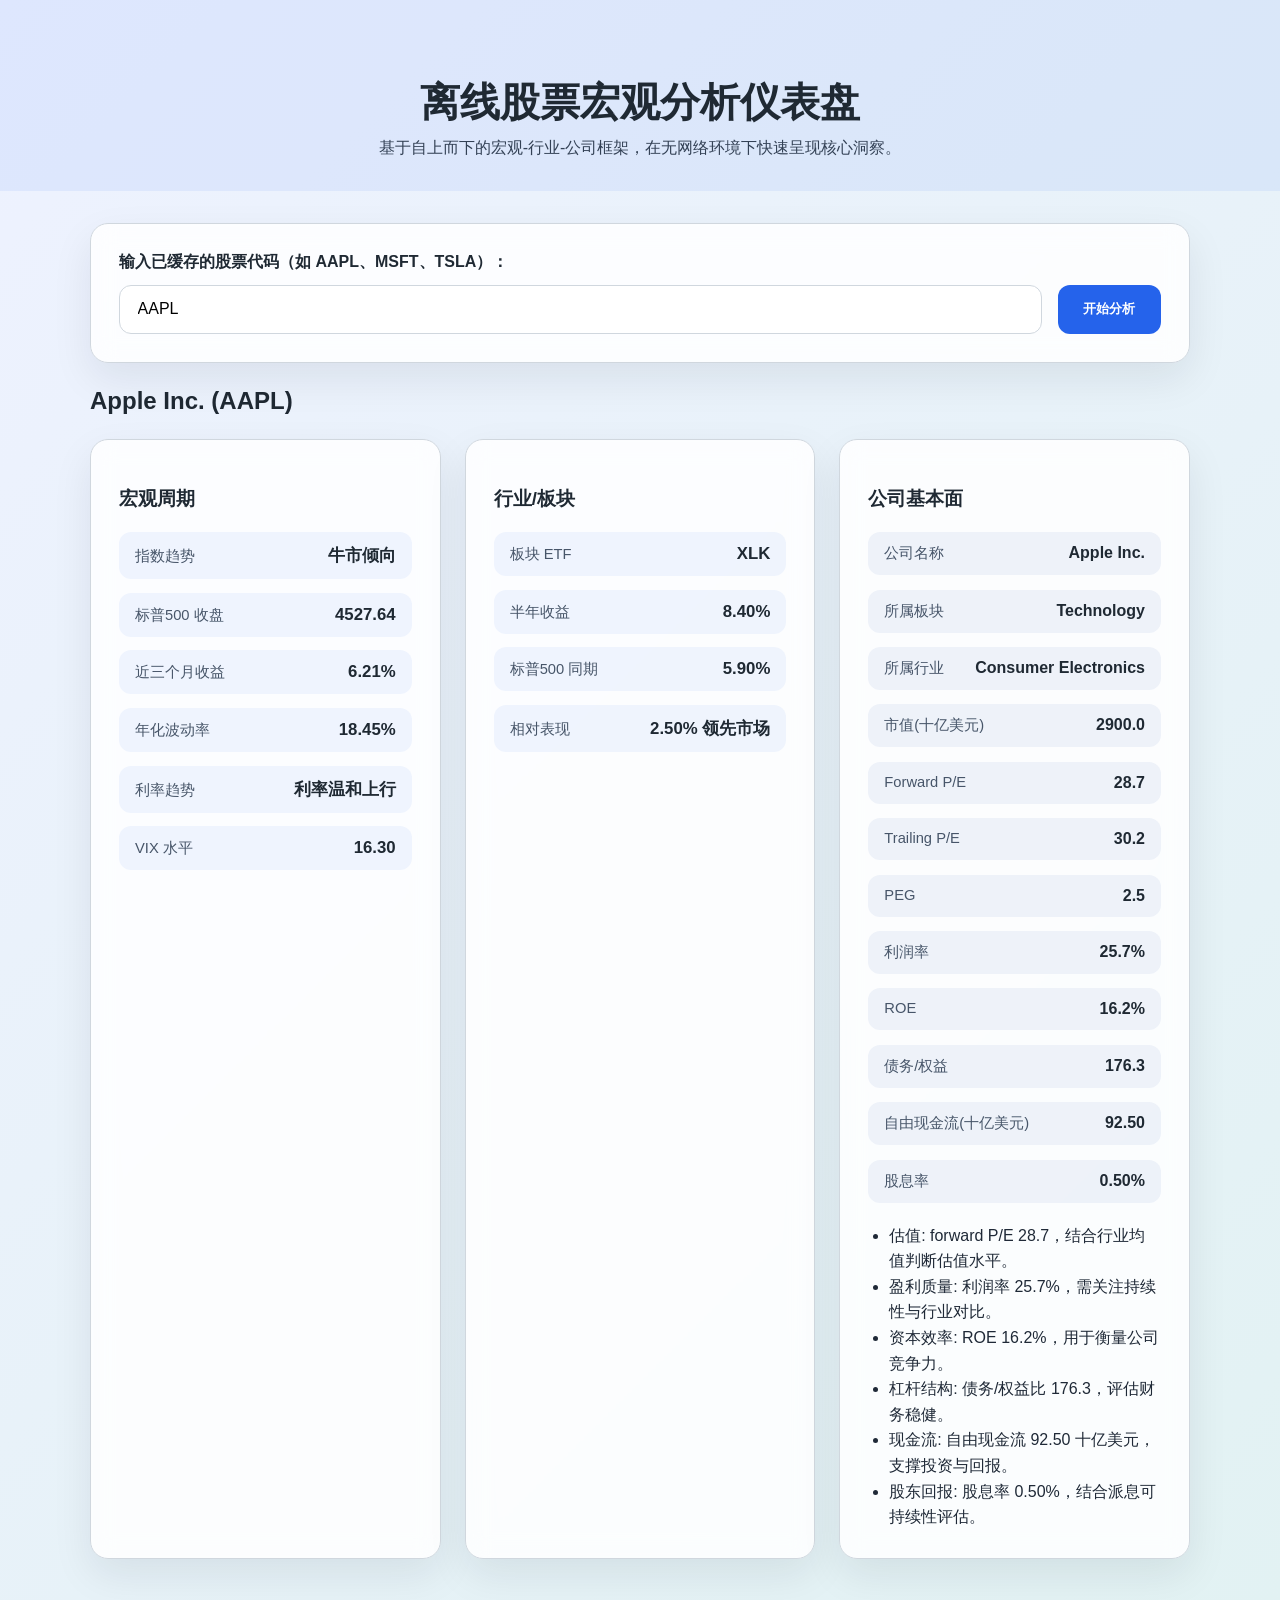
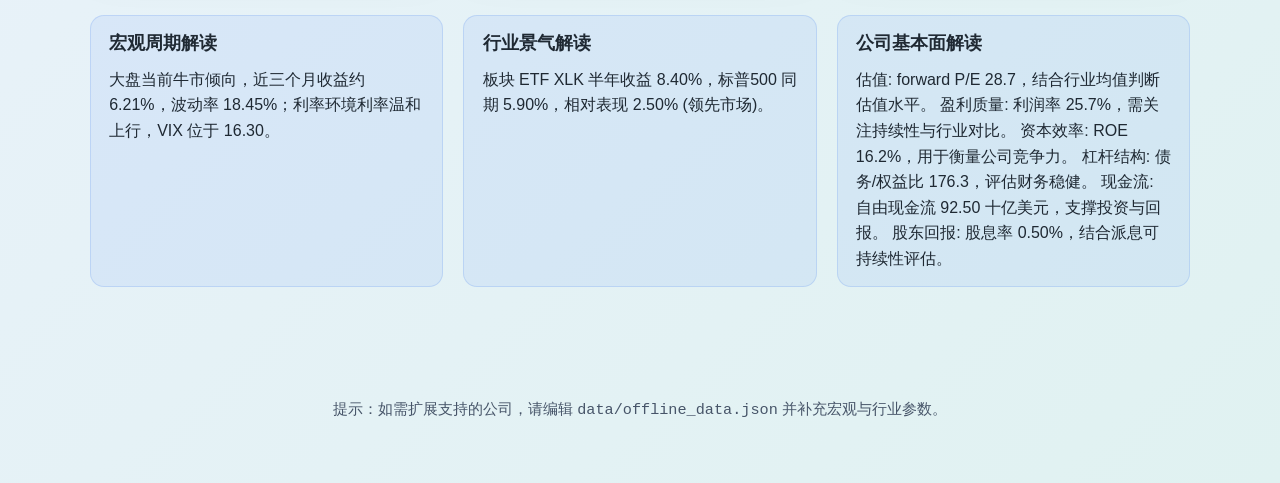
==== preview.html @ 2663e8dc "Add static preview page for offline dashboard" ====
<!DOCTYPE html>
<html lang="zh-CN">
<head>
    <meta charset="UTF-8">
    <meta name="viewport" content="width=device-width, initial-scale=1.0">
    <title>离线股票宏观分析仪表盘</title>
    <link rel="stylesheet" href="static/styles.css">
</head>
<body>
    <header class="hero">
        <h1>离线股票宏观分析仪表盘</h1>
        <p>基于自上而下的宏观-行业-公司框架，在无网络环境下快速呈现核心洞察。</p>
    </header>

    <main class="container">
        <section class="card">
            <form method="post" class="ticker-form" action="/">
                <label for="ticker">输入已缓存的股票代码（如 AAPL、MSFT、TSLA）：</label>
                <div class="form-row">
                    <input type="text" id="ticker" name="ticker" placeholder="请输入股票代码" value="AAPL">
                    <button type="submit">开始分析</button>
                </div>
            </form>
            
        </section>

        
    <section class="analysis">
      <header>
        <h2>Apple Inc. (AAPL)</h2>
      </header>
      <div class="grid">
        <div class="card">
          <h3>宏观周期</h3>
          <ul class="metric-list"><li><span>指数趋势</span><strong>牛市倾向</strong></li><li><span>标普500 收盘</span><strong>4527.64</strong></li><li><span>近三个月收益</span><strong>6.21%</strong></li><li><span>年化波动率</span><strong>18.45%</strong></li><li><span>利率趋势</span><strong>利率温和上行</strong></li><li><span>VIX 水平</span><strong>16.30</strong></li></ul>
        </div>
        <div class="card">
          <h3>行业/板块</h3>
          <ul class="metric-list"><li><span>板块 ETF</span><strong>XLK</strong></li><li><span>半年收益</span><strong>8.40%</strong></li><li><span>标普500 同期</span><strong>5.90%</strong></li><li><span>相对表现</span><strong>2.50% 领先市场</strong></li></ul>
        </div>
        <div class="card">
          <h3>公司基本面</h3>
          <div class="fundamental-grid"><li><span>公司名称</span><strong>Apple Inc.</strong></li><li><span>所属板块</span><strong>Technology</strong></li><li><span>所属行业</span><strong>Consumer Electronics</strong></li><li><span>市值(十亿美元)</span><strong>2900.0</strong></li><li><span>Forward P/E</span><strong>28.7</strong></li><li><span>Trailing P/E</span><strong>30.2</strong></li><li><span>PEG</span><strong>2.5</strong></li><li><span>利润率</span><strong>25.7%</strong></li><li><span>ROE</span><strong>16.2%</strong></li><li><span>债务/权益</span><strong>176.3</strong></li><li><span>自由现金流(十亿美元)</span><strong>92.50</strong></li><li><span>股息率</span><strong>0.50%</strong></li></div><div class="qualitative"><ul><li>估值: forward P/E 28.7，结合行业均值判断估值水平。</li><li>盈利质量: 利润率 25.7%，需关注持续性与行业对比。</li><li>资本效率: ROE 16.2%，用于衡量公司竞争力。</li><li>杠杆结构: 债务/权益比 176.3，评估财务稳健。</li><li>现金流: 自由现金流 92.50 十亿美元，支撑投资与回报。</li><li>股东回报: 股息率 0.50%，结合派息可持续性评估。</li></ul></div>
        </div>
      </div>
      <div class="commentary">
        <div class="commentary-card"><h3>宏观周期解读</h3><p>大盘当前牛市倾向，近三个月收益约 6.21%，波动率 18.45%；利率环境利率温和上行，VIX 位于 16.30。</p></div><div class="commentary-card"><h3>行业景气解读</h3><p>板块 ETF XLK 半年收益 8.40%，标普500 同期 5.90%，相对表现 2.50% (领先市场)。</p></div><div class="commentary-card"><h3>公司基本面解读</h3><p>估值: forward P/E 28.7，结合行业均值判断估值水平。 盈利质量: 利润率 25.7%，需关注持续性与行业对比。 资本效率: ROE 16.2%，用于衡量公司竞争力。 杠杆结构: 债务/权益比 176.3，评估财务稳健。 现金流: 自由现金流 92.50 十亿美元，支撑投资与回报。 股东回报: 股息率 0.50%，结合派息可持续性评估。</p></div>
      </div>
    </section>
    
    </main>

    <footer>
        <p>提示：如需扩展支持的公司，请编辑 <code>data/offline_data.json</code> 并补充宏观与行业参数。</p>
    </footer>
</body>
</html>
---- static/styles.css ----
:root {
    color-scheme: light dark;
    --bg: #f4f6fb;
    --card-bg: rgba(255, 255, 255, 0.85);
    --text: #1f2933;
    --accent: #2563eb;
    --border: #d0d7de;
    --shadow: 0 16px 40px rgba(15, 23, 42, 0.08);
    font-family: 'Segoe UI', 'PingFang SC', 'Microsoft YaHei', sans-serif;
}

body {
    margin: 0;
    background: linear-gradient(135deg, #eef2ff, #e0f2f1);
    color: var(--text);
}

.hero {
    text-align: center;
    padding: 3rem 1rem 2rem;
    background: rgba(37, 99, 235, 0.08);
}

.hero h1 {
    margin-bottom: 0.5rem;
    font-size: 2.5rem;
}

.hero p {
    color: #334155;
    max-width: 680px;
    margin: 0 auto;
}

.container {
    max-width: 1100px;
    margin: 0 auto;
    padding: 2rem 1rem 4rem;
}

.card {
    background: var(--card-bg);
    border: 1px solid var(--border);
    border-radius: 18px;
    padding: 1.75rem;
    box-shadow: var(--shadow);
    backdrop-filter: blur(12px);
    margin-bottom: 1.5rem;
}

.ticker-form label {
    font-weight: 600;
    display: block;
    margin-bottom: 0.75rem;
}

.form-row {
    display: flex;
    gap: 1rem;
    flex-wrap: wrap;
}

.form-row input {
    flex: 1 1 260px;
    padding: 0.9rem 1.1rem;
    border-radius: 12px;
    border: 1px solid var(--border);
    font-size: 1rem;
}

.form-row button {
    background: var(--accent);
    color: white;
    border: none;
    padding: 0.9rem 1.6rem;
    border-radius: 12px;
    font-weight: 600;
    cursor: pointer;
    transition: transform 0.2s ease, box-shadow 0.2s ease;
}

.form-row button:hover {
    transform: translateY(-1px);
    box-shadow: 0 10px 24px rgba(37, 99, 235, 0.2);
}

.alert {
    margin-top: 1rem;
    padding: 0.85rem 1rem;
    border-radius: 12px;
    font-weight: 500;
}

.alert-error {
    background: rgba(220, 38, 38, 0.1);
    color: #b91c1c;
    border: 1px solid rgba(220, 38, 38, 0.25);
}

.analysis header {
    margin-bottom: 1.5rem;
}

.grid {
    display: grid;
    grid-template-columns: repeat(auto-fit, minmax(280px, 1fr));
    gap: 1.5rem;
}

.metric-list {
    list-style: none;
    padding: 0;
    margin: 1.25rem 0 0;
    display: grid;
    gap: 0.85rem;
}

.metric-list li {
    display: flex;
    justify-content: space-between;
    align-items: baseline;
    background: rgba(37, 99, 235, 0.06);
    padding: 0.75rem 1rem;
    border-radius: 12px;
}

.metric-list span {
    color: #475569;
    font-size: 0.92rem;
}

.metric-list strong {
    font-size: 1.05rem;
}

.fundamental-grid {
    list-style: none;
    padding: 0;
    margin: 1.25rem 0 0;
    display: grid;
    gap: 0.9rem;
}

.fundamental-grid li {
    display: flex;
    justify-content: space-between;
    background: rgba(30, 64, 175, 0.06);
    padding: 0.75rem 1rem;
    border-radius: 12px;
}

.fundamental-grid span {
    color: #475569;
    font-size: 0.92rem;
}

.qualitative ul {
    list-style: disc;
    padding-left: 1.3rem;
    margin: 1.25rem 0 0;
    color: #1f2937;
    line-height: 1.6;
}

.commentary {
    display: grid;
    grid-template-columns: repeat(auto-fit, minmax(260px, 1fr));
    gap: 1.25rem;
    margin-top: 2rem;
}

.commentary-card {
    background: rgba(37, 99, 235, 0.08);
    border-radius: 14px;
    padding: 1rem 1.2rem;
    box-shadow: inset 0 0 0 1px rgba(37, 99, 235, 0.15);
}

.commentary-card h3 {
    margin-top: 0;
    margin-bottom: 0.75rem;
    font-size: 1.1rem;
}

.commentary-card p {
    margin: 0;
    line-height: 1.6;
}

footer {
    text-align: center;
    padding: 2rem 1rem 3rem;
    color: #475569;
    font-size: 0.95rem;
}

@media (max-width: 600px) {
    .hero h1 {
        font-size: 2rem;
    }

    .card {
        padding: 1.25rem;
    }

    .commentary {
        grid-template-columns: 1fr;
    }
}
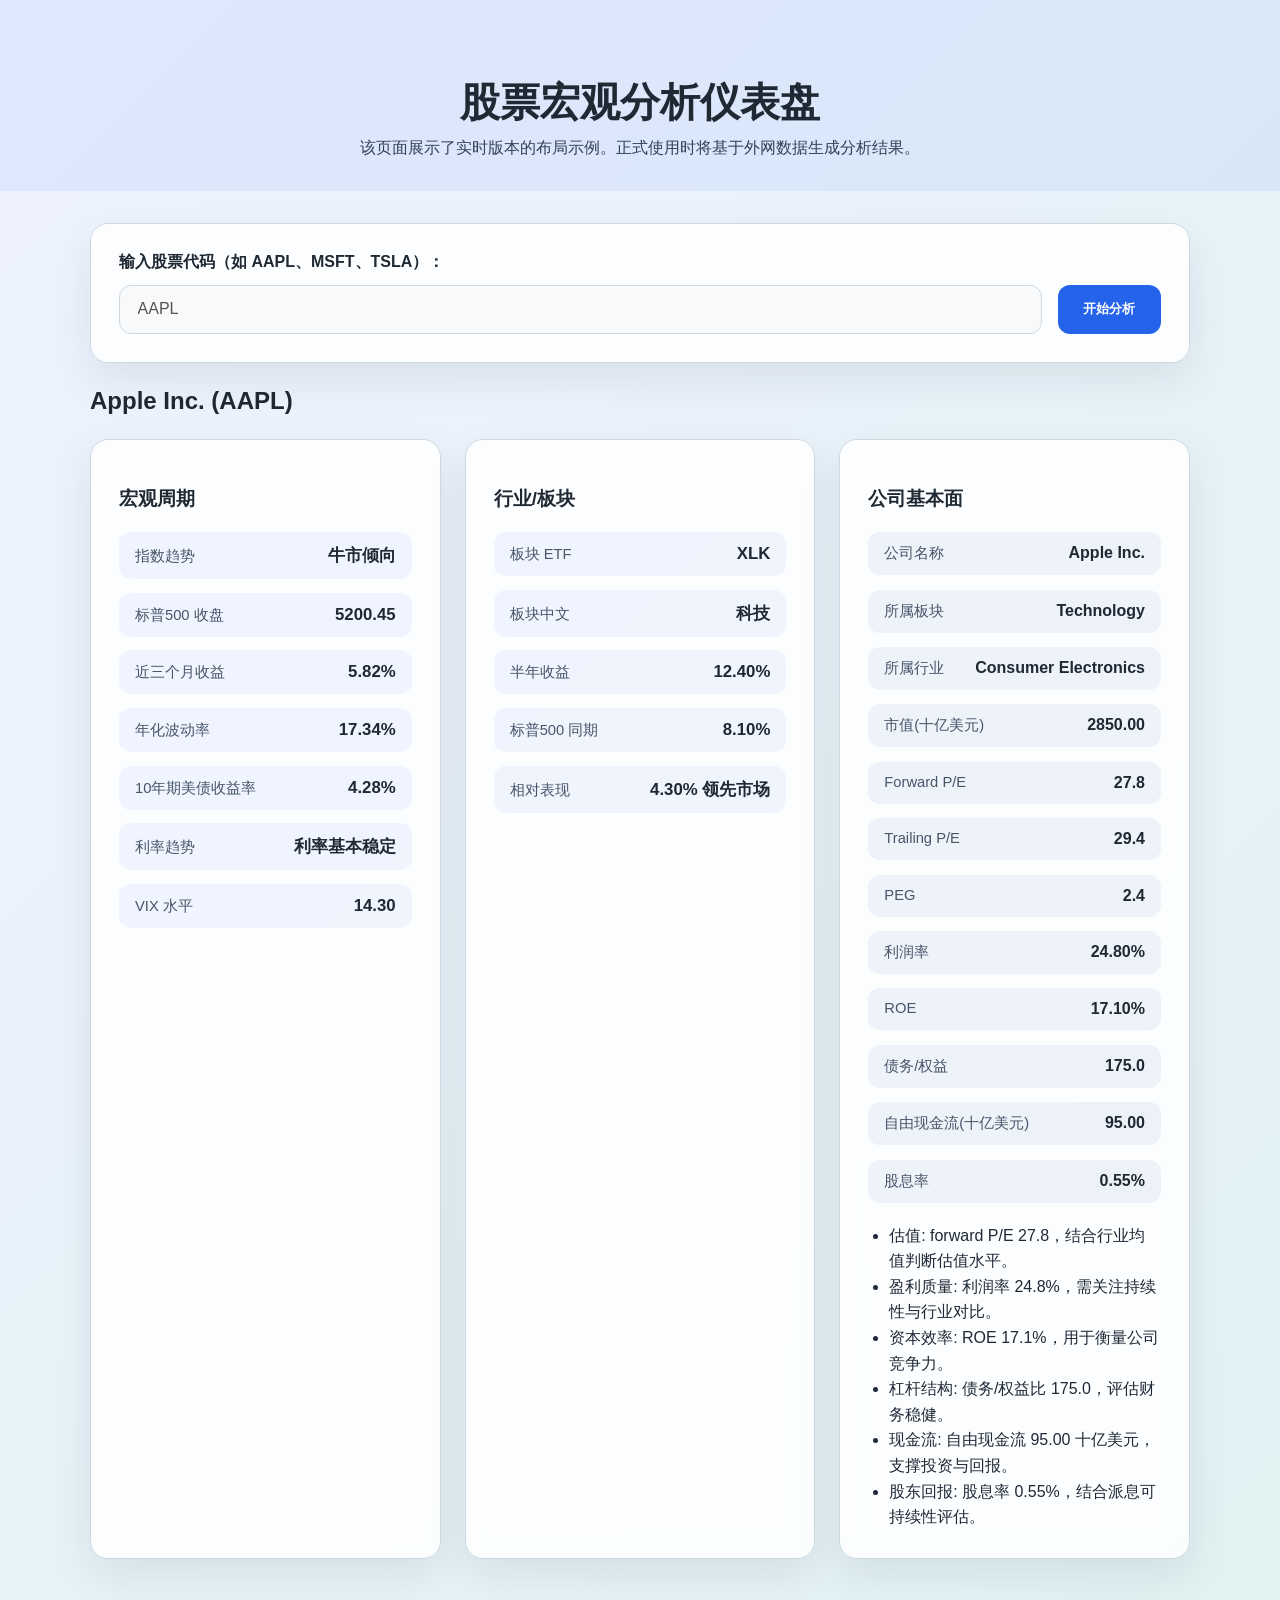
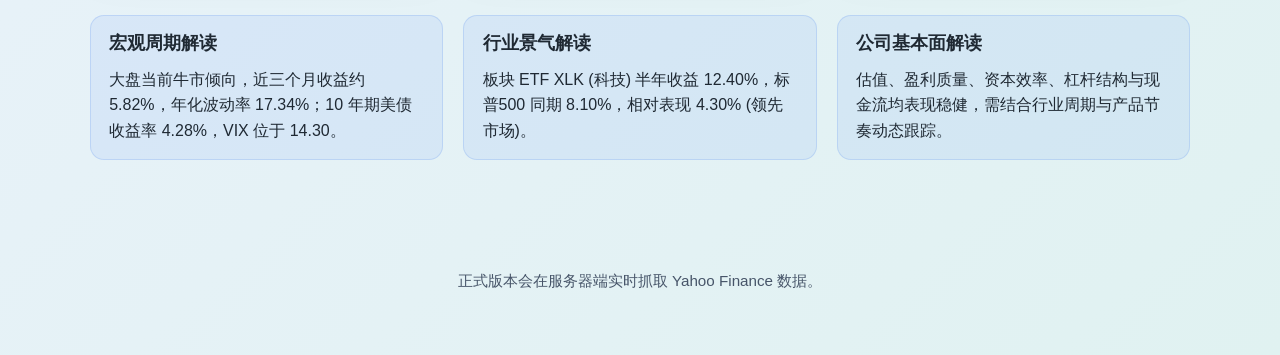
==== commit 6f02ea17: "Switch analysis dashboard to live data" ====
--- a/preview.html
+++ b/preview.html
@@ -3,55 +3,100 @@
 <head>
     <meta charset="UTF-8">
     <meta name="viewport" content="width=device-width, initial-scale=1.0">
-    <title>离线股票宏观分析仪表盘</title>
+    <title>股票宏观分析仪表盘 - 预览</title>
     <link rel="stylesheet" href="static/styles.css">
 </head>
 <body>
     <header class="hero">
-        <h1>离线股票宏观分析仪表盘</h1>
-        <p>基于自上而下的宏观-行业-公司框架，在无网络环境下快速呈现核心洞察。</p>
+        <h1>股票宏观分析仪表盘</h1>
+        <p>该页面展示了实时版本的布局示例。正式使用时将基于外网数据生成分析结果。</p>
     </header>
 
     <main class="container">
         <section class="card">
-            <form method="post" class="ticker-form" action="/">
-                <label for="ticker">输入已缓存的股票代码（如 AAPL、MSFT、TSLA）：</label>
+            <form class="ticker-form">
+                <label for="ticker">输入股票代码（如 AAPL、MSFT、TSLA）：</label>
                 <div class="form-row">
-                    <input type="text" id="ticker" name="ticker" placeholder="请输入股票代码" value="AAPL">
-                    <button type="submit">开始分析</button>
+                    <input type="text" id="ticker" name="ticker" value="AAPL" disabled>
+                    <button type="button" disabled>开始分析</button>
                 </div>
             </form>
-            
         </section>
 
-        
-    <section class="analysis">
-      <header>
-        <h2>Apple Inc. (AAPL)</h2>
-      </header>
-      <div class="grid">
-        <div class="card">
-          <h3>宏观周期</h3>
-          <ul class="metric-list"><li><span>指数趋势</span><strong>牛市倾向</strong></li><li><span>标普500 收盘</span><strong>4527.64</strong></li><li><span>近三个月收益</span><strong>6.21%</strong></li><li><span>年化波动率</span><strong>18.45%</strong></li><li><span>利率趋势</span><strong>利率温和上行</strong></li><li><span>VIX 水平</span><strong>16.30</strong></li></ul>
-        </div>
-        <div class="card">
-          <h3>行业/板块</h3>
-          <ul class="metric-list"><li><span>板块 ETF</span><strong>XLK</strong></li><li><span>半年收益</span><strong>8.40%</strong></li><li><span>标普500 同期</span><strong>5.90%</strong></li><li><span>相对表现</span><strong>2.50% 领先市场</strong></li></ul>
-        </div>
-        <div class="card">
-          <h3>公司基本面</h3>
-          <div class="fundamental-grid"><li><span>公司名称</span><strong>Apple Inc.</strong></li><li><span>所属板块</span><strong>Technology</strong></li><li><span>所属行业</span><strong>Consumer Electronics</strong></li><li><span>市值(十亿美元)</span><strong>2900.0</strong></li><li><span>Forward P/E</span><strong>28.7</strong></li><li><span>Trailing P/E</span><strong>30.2</strong></li><li><span>PEG</span><strong>2.5</strong></li><li><span>利润率</span><strong>25.7%</strong></li><li><span>ROE</span><strong>16.2%</strong></li><li><span>债务/权益</span><strong>176.3</strong></li><li><span>自由现金流(十亿美元)</span><strong>92.50</strong></li><li><span>股息率</span><strong>0.50%</strong></li></div><div class="qualitative"><ul><li>估值: forward P/E 28.7，结合行业均值判断估值水平。</li><li>盈利质量: 利润率 25.7%，需关注持续性与行业对比。</li><li>资本效率: ROE 16.2%，用于衡量公司竞争力。</li><li>杠杆结构: 债务/权益比 176.3，评估财务稳健。</li><li>现金流: 自由现金流 92.50 十亿美元，支撑投资与回报。</li><li>股东回报: 股息率 0.50%，结合派息可持续性评估。</li></ul></div>
-        </div>
-      </div>
-      <div class="commentary">
-        <div class="commentary-card"><h3>宏观周期解读</h3><p>大盘当前牛市倾向，近三个月收益约 6.21%，波动率 18.45%；利率环境利率温和上行，VIX 位于 16.30。</p></div><div class="commentary-card"><h3>行业景气解读</h3><p>板块 ETF XLK 半年收益 8.40%，标普500 同期 5.90%，相对表现 2.50% (领先市场)。</p></div><div class="commentary-card"><h3>公司基本面解读</h3><p>估值: forward P/E 28.7，结合行业均值判断估值水平。 盈利质量: 利润率 25.7%，需关注持续性与行业对比。 资本效率: ROE 16.2%，用于衡量公司竞争力。 杠杆结构: 债务/权益比 176.3，评估财务稳健。 现金流: 自由现金流 92.50 十亿美元，支撑投资与回报。 股东回报: 股息率 0.50%，结合派息可持续性评估。</p></div>
-      </div>
-    </section>
-    
+        <section class="analysis">
+            <header>
+                <h2>Apple Inc. (AAPL)</h2>
+            </header>
+            <div class="grid">
+                <div class="card">
+                    <h3>宏观周期</h3>
+                    <ul class="metric-list">
+                        <li><span>指数趋势</span><strong>牛市倾向</strong></li>
+                        <li><span>标普500 收盘</span><strong>5200.45</strong></li>
+                        <li><span>近三个月收益</span><strong>5.82%</strong></li>
+                        <li><span>年化波动率</span><strong>17.34%</strong></li>
+                        <li><span>10年期美债收益率</span><strong>4.28%</strong></li>
+                        <li><span>利率趋势</span><strong>利率基本稳定</strong></li>
+                        <li><span>VIX 水平</span><strong>14.30</strong></li>
+                    </ul>
+                </div>
+                <div class="card">
+                    <h3>行业/板块</h3>
+                    <ul class="metric-list">
+                        <li><span>板块 ETF</span><strong>XLK</strong></li>
+                        <li><span>板块中文</span><strong>科技</strong></li>
+                        <li><span>半年收益</span><strong>12.40%</strong></li>
+                        <li><span>标普500 同期</span><strong>8.10%</strong></li>
+                        <li><span>相对表现</span><strong>4.30% 领先市场</strong></li>
+                    </ul>
+                </div>
+                <div class="card">
+                    <h3>公司基本面</h3>
+                    <ul class="fundamental-grid">
+                        <li><span>公司名称</span><strong>Apple Inc.</strong></li>
+                        <li><span>所属板块</span><strong>Technology</strong></li>
+                        <li><span>所属行业</span><strong>Consumer Electronics</strong></li>
+                        <li><span>市值(十亿美元)</span><strong>2850.00</strong></li>
+                        <li><span>Forward P/E</span><strong>27.8</strong></li>
+                        <li><span>Trailing P/E</span><strong>29.4</strong></li>
+                        <li><span>PEG</span><strong>2.4</strong></li>
+                        <li><span>利润率</span><strong>24.80%</strong></li>
+                        <li><span>ROE</span><strong>17.10%</strong></li>
+                        <li><span>债务/权益</span><strong>175.0</strong></li>
+                        <li><span>自由现金流(十亿美元)</span><strong>95.00</strong></li>
+                        <li><span>股息率</span><strong>0.55%</strong></li>
+                    </ul>
+                    <div class="qualitative">
+                        <ul>
+                            <li>估值: forward P/E 27.8，结合行业均值判断估值水平。</li>
+                            <li>盈利质量: 利润率 24.8%，需关注持续性与行业对比。</li>
+                            <li>资本效率: ROE 17.1%，用于衡量公司竞争力。</li>
+                            <li>杠杆结构: 债务/权益比 175.0，评估财务稳健。</li>
+                            <li>现金流: 自由现金流 95.00 十亿美元，支撑投资与回报。</li>
+                            <li>股东回报: 股息率 0.55%，结合派息可持续性评估。</li>
+                        </ul>
+                    </div>
+                </div>
+            </div>
+            <div class="commentary">
+                <div class="commentary-card">
+                    <h3>宏观周期解读</h3>
+                    <p>大盘当前牛市倾向，近三个月收益约 5.82%，年化波动率 17.34%；10 年期美债收益率 4.28%，VIX 位于 14.30。</p>
+                </div>
+                <div class="commentary-card">
+                    <h3>行业景气解读</h3>
+                    <p>板块 ETF XLK (科技) 半年收益 12.40%，标普500 同期 8.10%，相对表现 4.30% (领先市场)。</p>
+                </div>
+                <div class="commentary-card">
+                    <h3>公司基本面解读</h3>
+                    <p>估值、盈利质量、资本效率、杠杆结构与现金流均表现稳健，需结合行业周期与产品节奏动态跟踪。</p>
+                </div>
+            </div>
+        </section>
     </main>
 
     <footer>
-        <p>提示：如需扩展支持的公司，请编辑 <code>data/offline_data.json</code> 并补充宏观与行业参数。</p>
+        <p>正式版本会在服务器端实时抓取 Yahoo Finance 数据。</p>
     </footer>
 </body>
 </html>
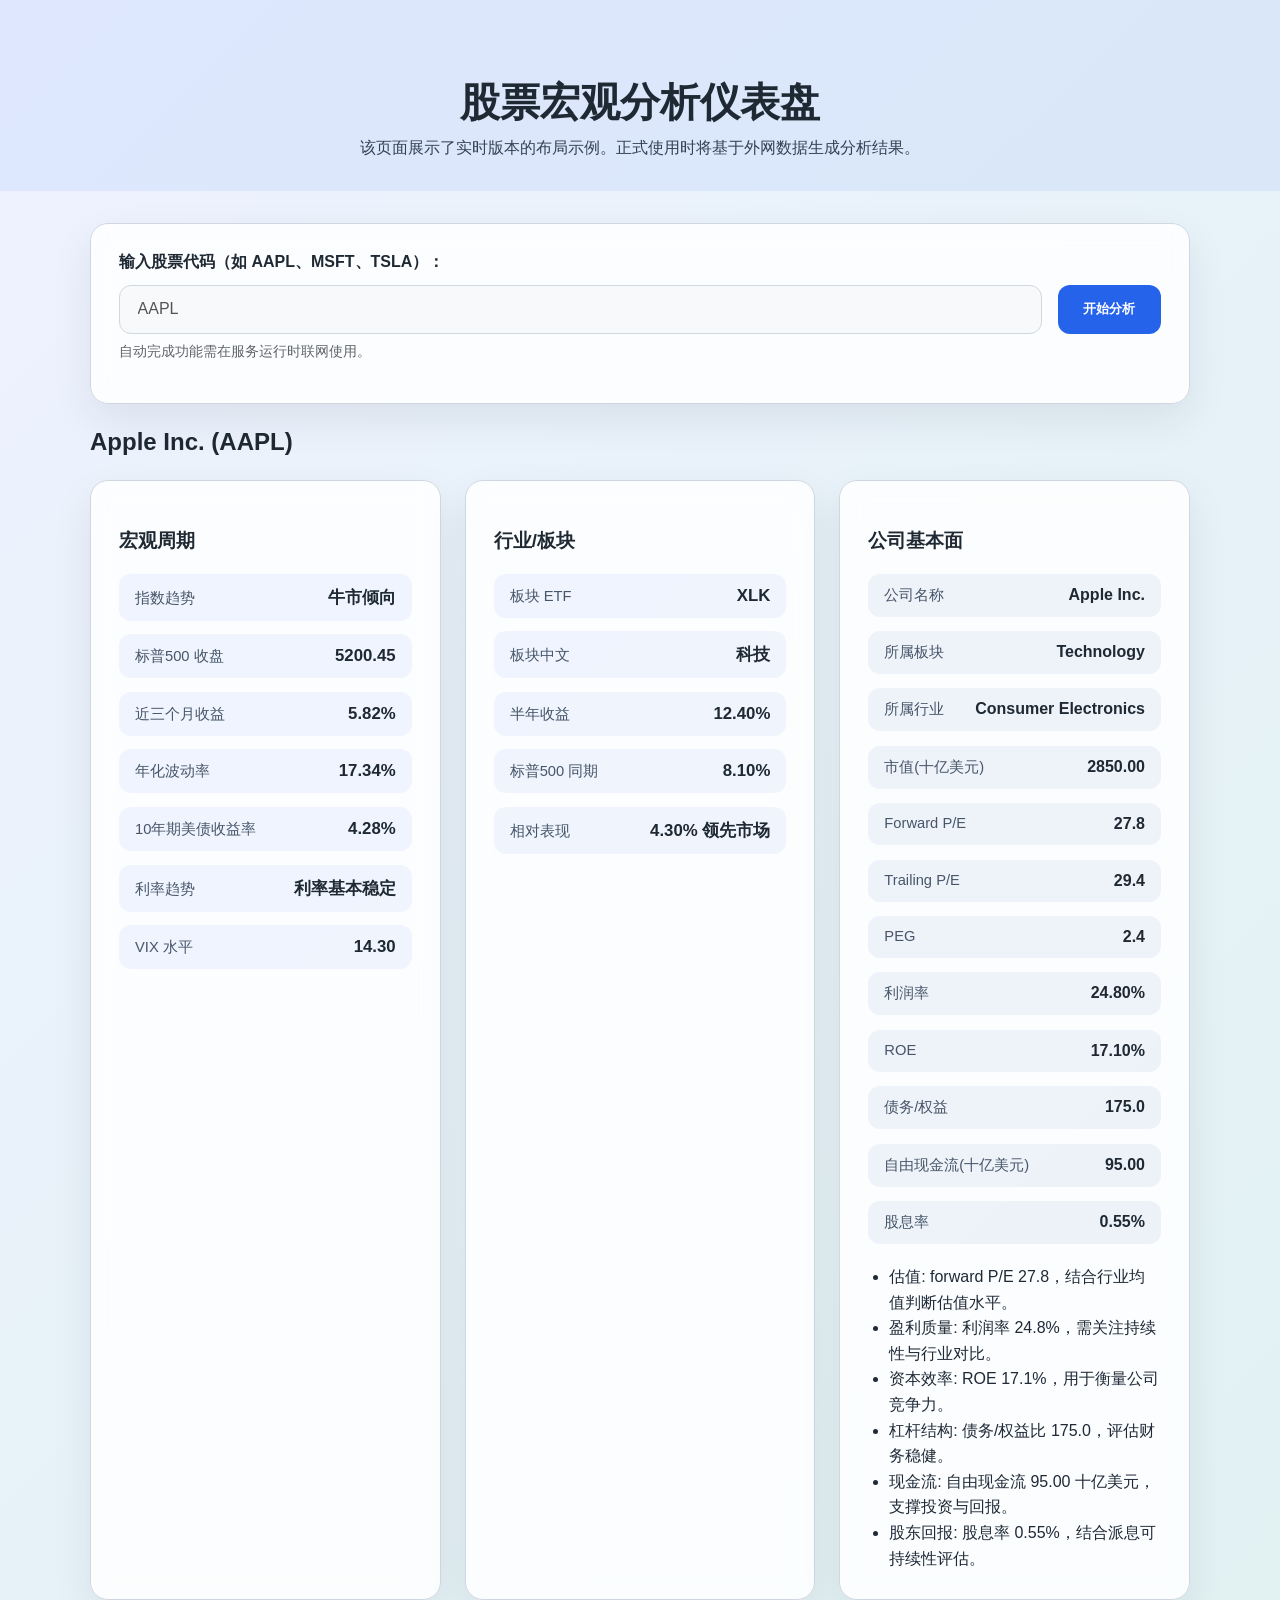
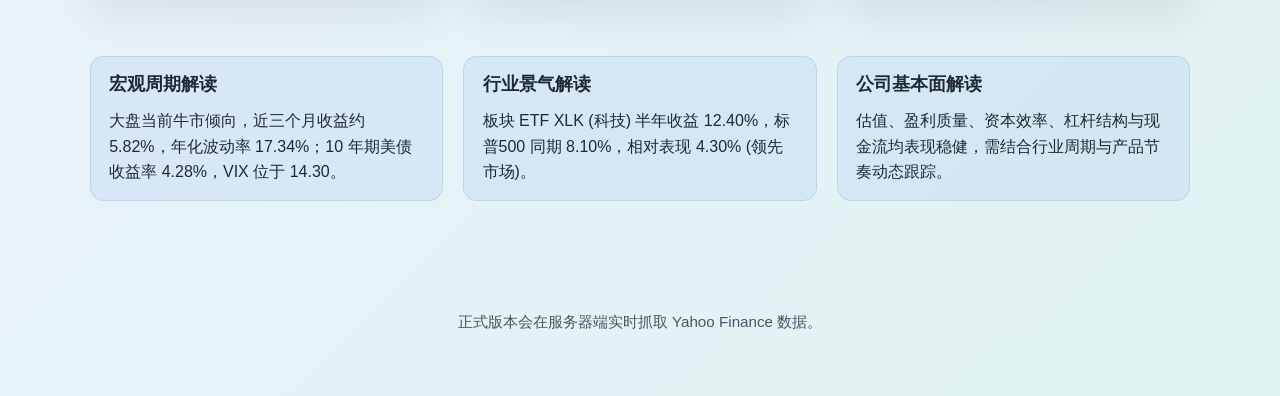
==== commit 779c054f: "Switch to direct Yahoo Finance APIs" ====
--- a/preview.html
+++ b/preview.html
@@ -20,6 +20,8 @@
                     <input type="text" id="ticker" name="ticker" value="AAPL" disabled>
                     <button type="button" disabled>开始分析</button>
                 </div>
+                <datalist id="ticker-suggestions"></datalist>
+                <p class="helper">自动完成功能需在服务运行时联网使用。</p>
             </form>
         </section>
 
--- a/static/styles.css
+++ b/static/styles.css
@@ -84,6 +84,16 @@
     box-shadow: 0 10px 24px rgba(37, 99, 235, 0.2);
 }
 
+.helper {
+    margin-top: 0.5rem;
+    font-size: 0.9rem;
+    color: #5f6368;
+}
+
+.helper.error {
+    color: #d93025;
+}
+
 .alert {
     margin-top: 1rem;
     padding: 0.85rem 1rem;
